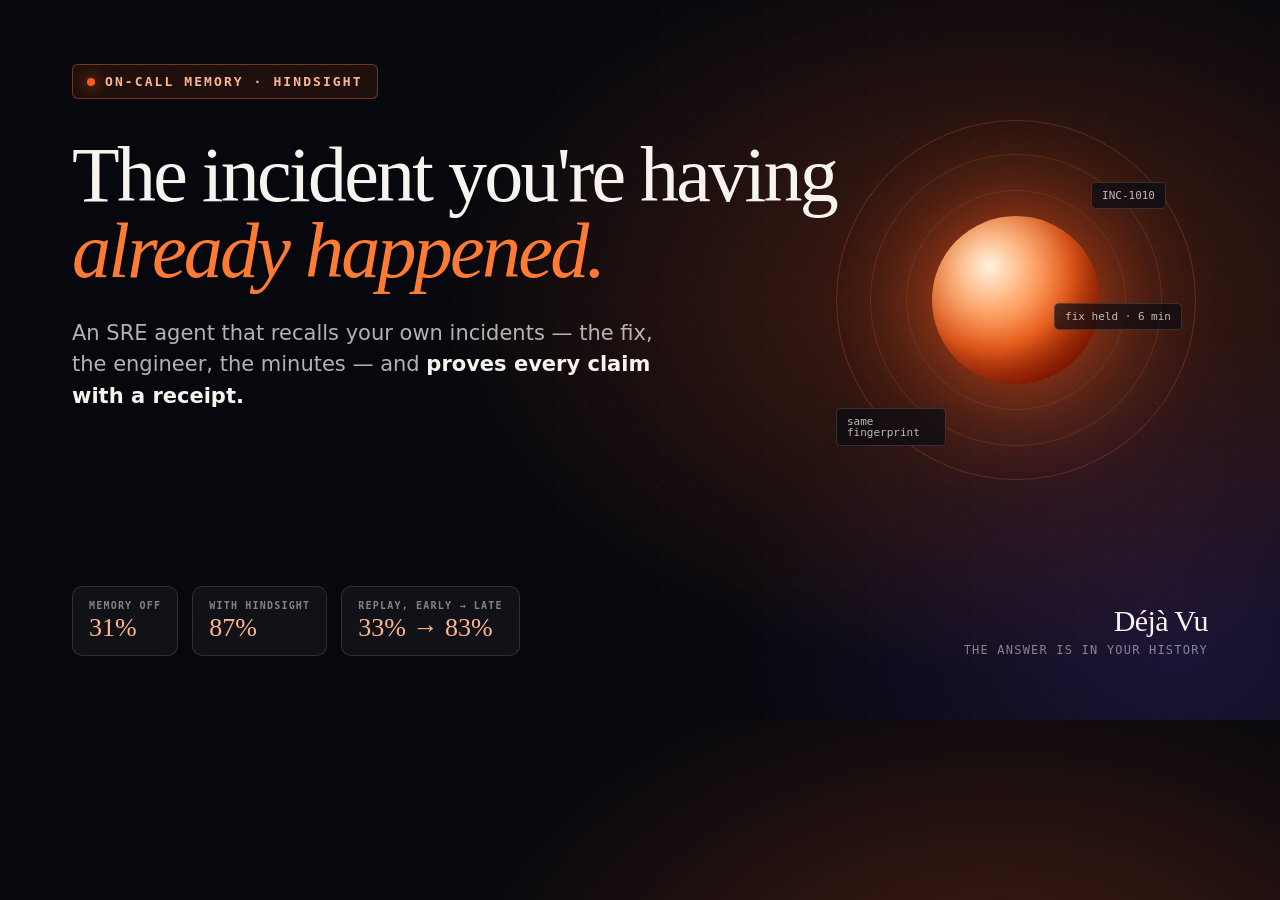
==== docs/assets/thumbnail.html @ 73bc252b "Wire Hindsight Cloud recall, durable live learning, and judge-ready packaging - Seed the cloud bank " ====
<!doctype html>
<html>
<head>
<meta charset="utf-8">
<style>
  * { box-sizing: border-box; margin: 0; }
  html, body { width: 1280px; height: 720px; overflow: hidden; }
  body {
    background:
      radial-gradient(900px 600px at 78% 42%, rgba(234, 83, 31, 0.28), transparent 62%),
      radial-gradient(700px 500px at 92% 90%, rgba(96, 62, 200, 0.22), transparent 65%),
      #07080d;
    color: #f7f4ef;
    font-family: "Segoe UI", Inter, system-ui, sans-serif;
    position: relative;
  }
  .grain {
    position: absolute; inset: 0; opacity: .5;
    background-image: radial-gradient(rgba(255,255,255,.05) 1px, transparent 1px);
    background-size: 26px 26px;
  }
  .wrap { position: absolute; inset: 0; padding: 64px 72px; display: flex; flex-direction: column; }
  .kicker {
    display: inline-flex; align-items: center; gap: 10px; align-self: flex-start;
    font: 600 13px/1 "Cascadia Mono", Consolas, monospace; letter-spacing: .16em;
    color: #ffb591; text-transform: uppercase;
    border: 1px solid rgba(255,138,61,.35); background: rgba(255,92,26,.1);
    padding: 10px 14px; border-radius: 6px;
  }
  .dot { width: 8px; height: 8px; border-radius: 50%; background: #ff5c1a; box-shadow: 0 0 14px #ff5c1a; }
  h1 {
    margin-top: 38px; max-width: 780px;
    font-family: Georgia, "Times New Roman", serif; font-weight: 400;
    font-size: 78px; line-height: .98; letter-spacing: -.035em;
  }
  h1 em { color: #ff7a33; font-style: italic; }
  .sub { margin-top: 28px; max-width: 620px; font-size: 21px; line-height: 1.5; color: rgba(247,244,239,.72); }
  .sub b { color: #f7f4ef; font-weight: 600; }
  .stats { margin-top: auto; display: flex; gap: 14px; }
  .stat {
    border: 1px solid rgba(255,255,255,.12); background: rgba(255,255,255,.045);
    border-radius: 10px; padding: 12px 16px; backdrop-filter: blur(8px);
  }
  .stat span { display: block; font: 600 10px/1.4 "Cascadia Mono", Consolas, monospace; letter-spacing: .12em; color: rgba(247,244,239,.5); text-transform: uppercase; }
  .stat b { font-family: Georgia, serif; font-size: 26px; font-weight: 500; color: #ffb591; }
  .brand { position: absolute; right: 72px; bottom: 64px; text-align: right; }
  .brand b { font-family: Georgia, serif; font-size: 30px; font-weight: 500; letter-spacing: -.02em; }
  .brand span { display: block; margin-top: 6px; font: 500 12px/1 "Cascadia Mono", Consolas, monospace; letter-spacing: .1em; color: rgba(247,244,239,.5); text-transform: uppercase; }
  .orb { position: absolute; right: 84px; top: 120px; width: 360px; height: 360px; }
  .orb .core {
    position: absolute; inset: 96px; border-radius: 50%;
    background: radial-gradient(circle at 34% 30%, #fff2df, #ffb27a 24%, #ff6a1f 52%, #a21c00 82%);
    box-shadow: 0 0 90px rgba(255,92,26,.6), inset -18px -22px 50px rgba(80,10,0,.55);
  }
  .orb .ring { position: absolute; inset: 0; border-radius: 50%; border: 1px solid rgba(255,138,61,.22); }
  .orb .r2 { inset: 34px; border-color: rgba(255,138,61,.16); }
  .orb .r3 { inset: 70px; border-color: rgba(255,255,255,.08); }
  .orb .halo { position: absolute; inset: -40px; border-radius: 50%; background: radial-gradient(circle, rgba(255,92,26,.18), transparent 66%); }
  .tag {
    position: absolute; font: 500 11px/1 "Cascadia Mono", Consolas, monospace;
    color: rgba(247,244,239,.75); border: 1px solid rgba(255,255,255,.14);
    background: rgba(10,12,18,.72); padding: 7px 10px; border-radius: 5px;
  }
  .t1 { right: 30px; top: 62px; }
  .t2 { right: 250px; bottom: 34px; }
  .t3 { right: 14px; bottom: 150px; }
</style>
</head>
<body>
  <div class="grain"></div>
  <div class="wrap">
    <div class="kicker"><span class="dot"></span> on-call memory · hindsight</div>
    <h1>The incident you're having<br><em>already happened.</em></h1>
    <p class="sub">An SRE agent that recalls your own incidents — the fix, the engineer, the minutes — and <b>proves every claim with a receipt.</b></p>
    <div class="stats">
      <div class="stat"><span>memory off</span><b>31%</b></div>
      <div class="stat"><span>with hindsight</span><b>87%</b></div>
      <div class="stat"><span>replay, early → late</span><b>33% → 83%</b></div>
    </div>
  </div>
  <div class="orb">
    <div class="halo"></div>
    <div class="ring"></div><div class="ring r2"></div><div class="ring r3"></div>
    <div class="core"></div>
    <span class="tag t1">INC-1010</span>
    <span class="tag t2">same fingerprint</span>
    <span class="tag t3">fix held · 6 min</span>
  </div>
  <div class="brand"><b>Déjà Vu</b><span>the answer is in your history</span></div>
</body>
</html>
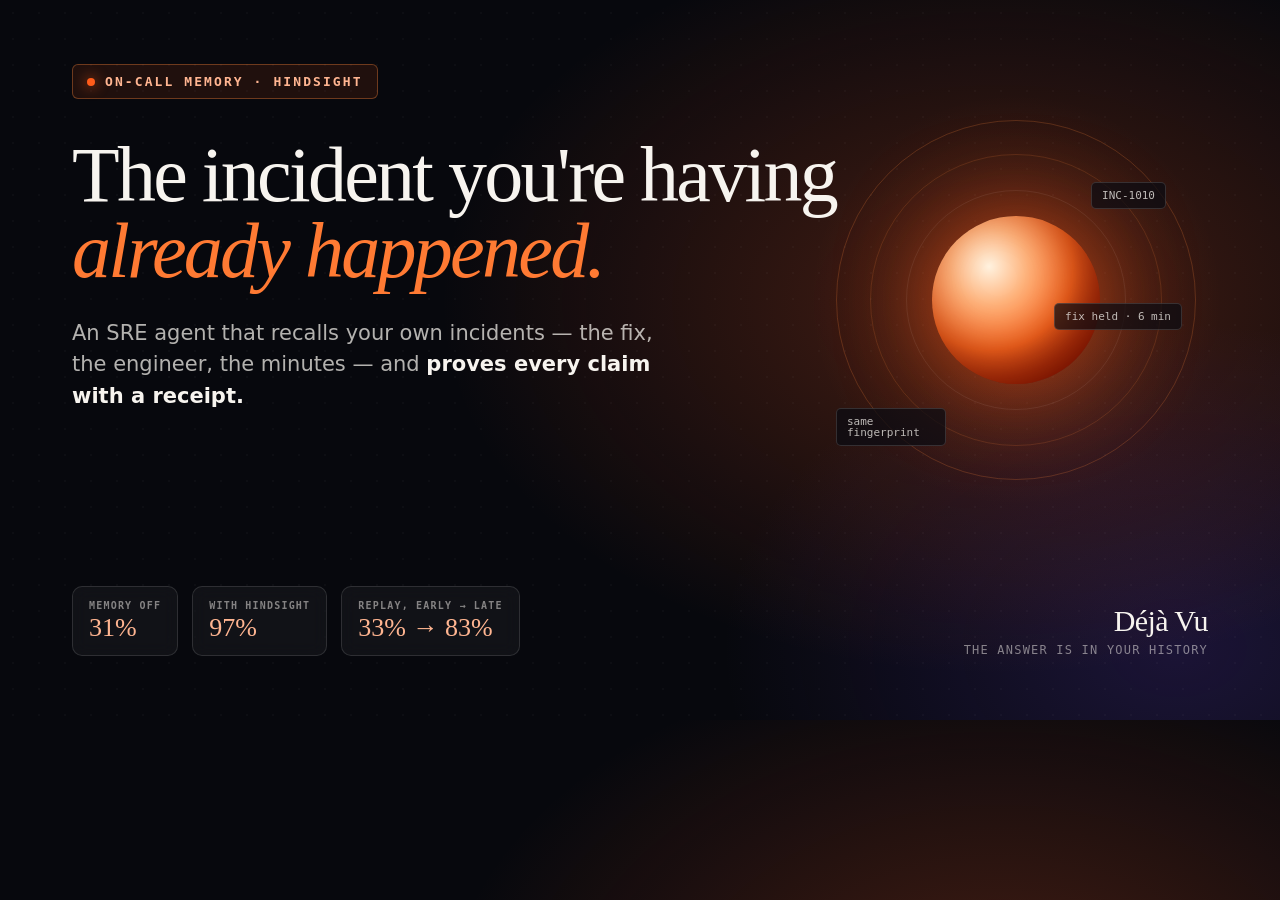
==== commit 95966a59: "Package the four articles with covers and a story-first post Every draft carries the three Hindsight" ====
--- a/docs/assets/thumbnail.html
+++ b/docs/assets/thumbnail.html
@@ -74,7 +74,7 @@
     <p class="sub">An SRE agent that recalls your own incidents — the fix, the engineer, the minutes — and <b>proves every claim with a receipt.</b></p>
     <div class="stats">
       <div class="stat"><span>memory off</span><b>31%</b></div>
-      <div class="stat"><span>with hindsight</span><b>87%</b></div>
+      <div class="stat"><span>with hindsight</span><b>97%</b></div>
       <div class="stat"><span>replay, early → late</span><b>33% → 83%</b></div>
     </div>
   </div>
